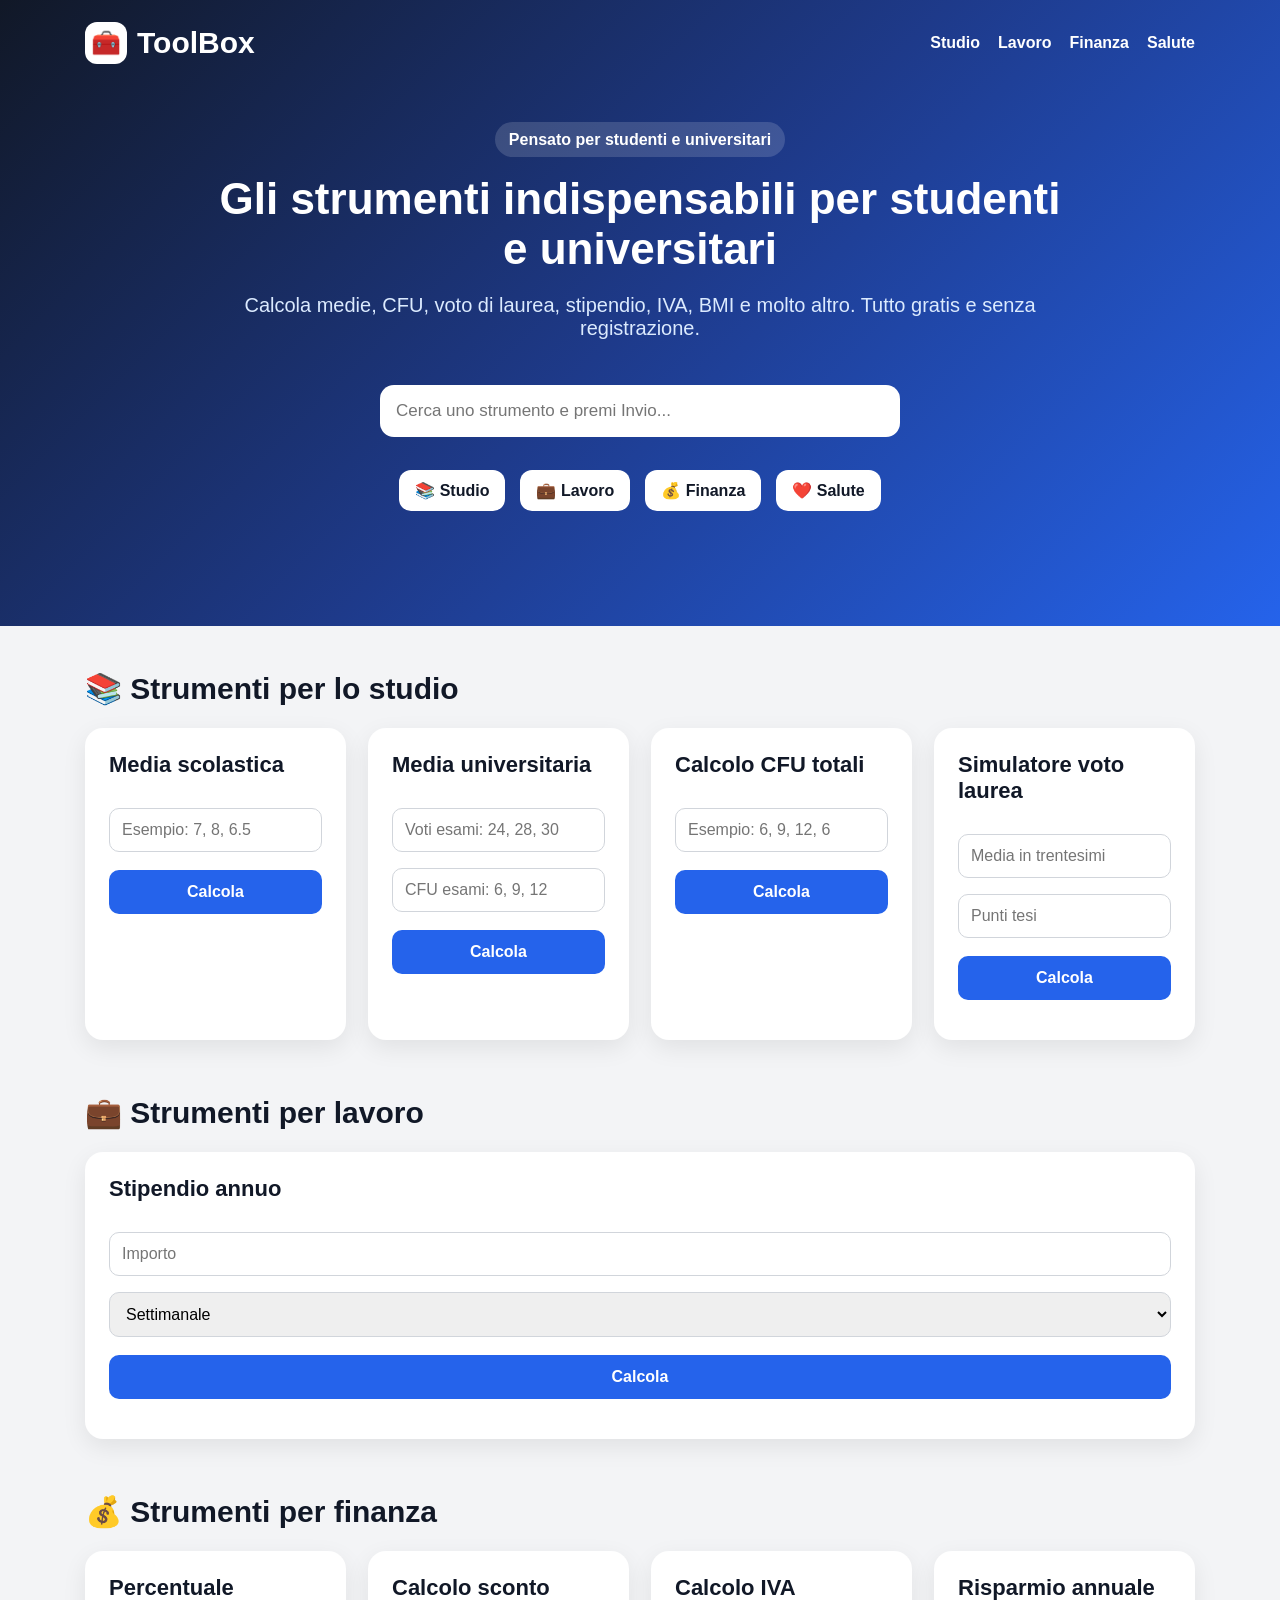
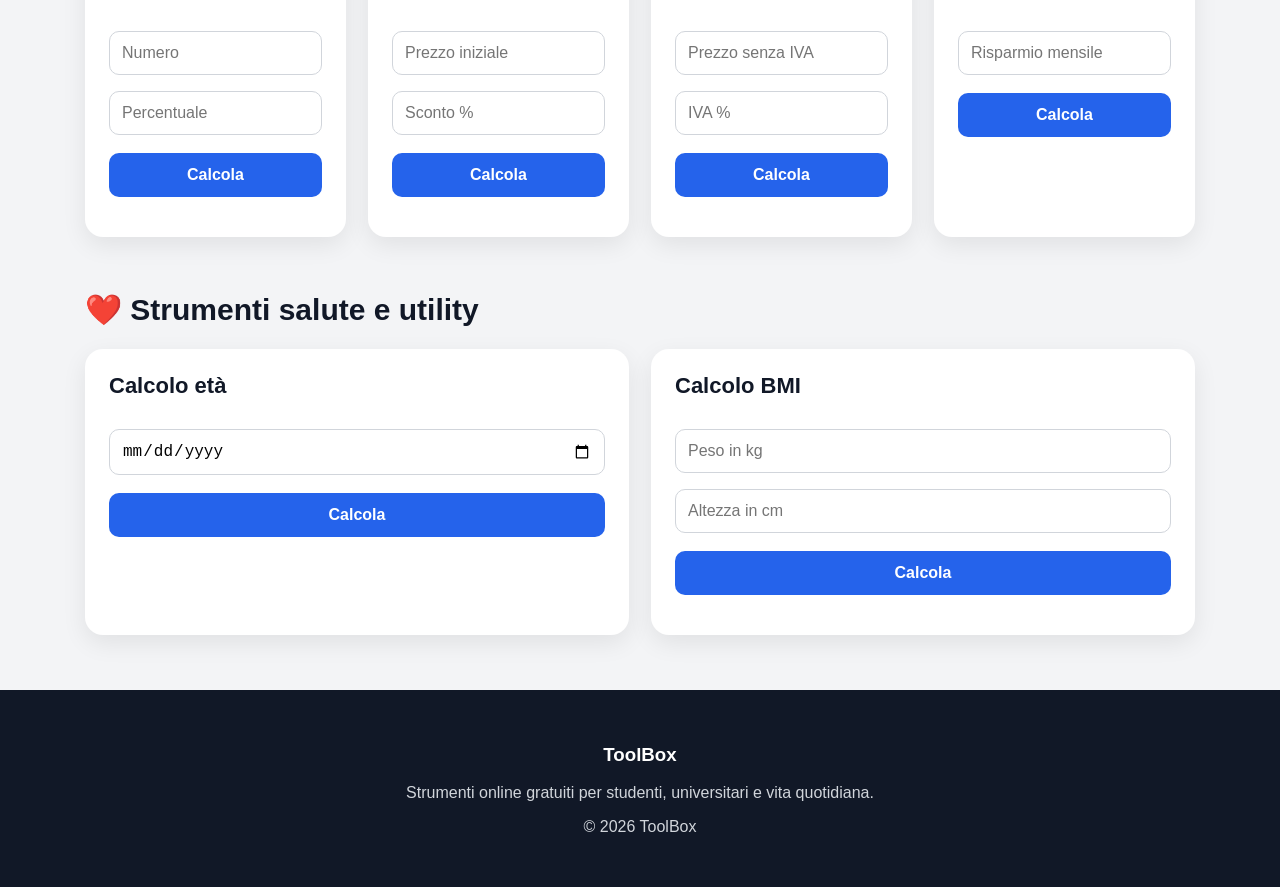
==== index.html @ 82396455 "Add files via upload" ====
<!DOCTYPE html>
<html lang="it">
<head>
  <meta charset="UTF-8">
  <meta name="viewport" content="width=device-width, initial-scale=1.0">
  <title>ToolBox Studenti - Strumenti online gratuiti</title>
  <link rel="stylesheet" href="style.css">
</head>
<body>

<header class="hero">
  <nav>
    <a href="#" class="logo">
      <span class="logo-icon">🧰</span>
      <span>ToolBox</span>
    </a>
    <div class="nav-links">
      <a href="#studio">Studio</a>
      <a href="#lavoro">Lavoro</a>
      <a href="#finanza">Finanza</a>
      <a href="#salute">Salute</a>
    </div>
  </nav>

  <div class="hero-content">
    <span class="badge">Pensato per studenti e universitari</span>
    <h2>Gli strumenti indispensabili per studenti e universitari</h2>
    <p>Calcola medie, CFU, voto di laurea, stipendio, IVA, BMI e molto altro. Tutto gratis e senza registrazione.</p>

    <input id="searchInput" type="text" placeholder="Cerca uno strumento e premi Invio...">

    <div class="stats">
      <a href="#studio">📚 Studio</a>
      <a href="#lavoro">💼 Lavoro</a>
      <a href="#finanza">💰 Finanza</a>
      <a href="#salute">❤️ Salute</a>
    </div>
  </div>
</header>

<main>

  <section class="category" id="studio">
    <h2>📚 Strumenti per lo studio</h2>

    <div class="grid">

      <section id="media-scolastica" class="tool-card" data-name="media scolastica scuola voti studio">
        <h3>Media scolastica</h3>
        <input id="voti" type="text" placeholder="Esempio: 7, 8, 6.5">
        <button onclick="calcolaMedia()">Calcola</button>
        <p id="risultatoMedia"></p>
      </section>

      <section id="media-universitaria" class="tool-card" data-name="media universitaria esami crediti cfu">
        <h3>Media universitaria</h3>
        <input id="votiUni" type="text" placeholder="Voti esami: 24, 28, 30">
        <input id="cfuUni" type="text" placeholder="CFU esami: 6, 9, 12">
        <button onclick="calcolaMediaUniversitaria()">Calcola</button>
        <p id="risultatoMediaUni"></p>
      </section>

      <section id="cfu" class="tool-card" data-name="cfu crediti università esami">
        <h3>Calcolo CFU totali</h3>
        <input id="listaCfu" type="text" placeholder="Esempio: 6, 9, 12, 6">
        <button onclick="calcolaCFU()">Calcola</button>
        <p id="risultatoCFU"></p>
      </section>

      <section id="voto-laurea" class="tool-card" data-name="voto laurea università media base">
        <h3>Simulatore voto laurea</h3>
        <input id="mediaLaurea" type="number" placeholder="Media in trentesimi">
        <input id="puntiTesi" type="number" placeholder="Punti tesi">
        <button onclick="calcolaVotoLaurea()">Calcola</button>
        <p id="risultatoLaurea"></p>
      </section>

    </div>
  </section>

  <section class="category" id="lavoro">
    <h2>💼 Strumenti per lavoro</h2>

    <div class="grid">

      <section id="stipendio-annuo" class="tool-card" data-name="stipendio annuo mensile settimanale lavoro">
        <h3>Stipendio annuo</h3>
        <input id="stipendio" type="number" placeholder="Importo">
        <select id="tipoStipendio">
          <option value="settimanale">Settimanale</option>
          <option value="mensile">Mensile</option>
        </select>
        <button onclick="calcolaStipendio()">Calcola</button>
        <p id="risultatoStipendio"></p>
      </section>

    </div>
  </section>

  <section class="category" id="finanza">
    <h2>💰 Strumenti per finanza</h2>

    <div class="grid">

      <section id="percentuale-tool" class="tool-card" data-name="percentuale calcolo matematica">
        <h3>Percentuale</h3>
        <input id="numero" type="number" placeholder="Numero">
        <input id="percentuale" type="number" placeholder="Percentuale">
        <button onclick="calcolaPercentuale()">Calcola</button>
        <p id="risultatoPercentuale"></p>
      </section>

      <section id="sconto-tool" class="tool-card" data-name="sconto prezzo offerte saldi">
        <h3>Calcolo sconto</h3>
        <input id="prezzo" type="number" placeholder="Prezzo iniziale">
        <input id="sconto" type="number" placeholder="Sconto %">
        <button onclick="calcolaSconto()">Calcola</button>
        <p id="risultatoSconto"></p>
      </section>

      <section id="iva" class="tool-card" data-name="iva tasse prezzo">
        <h3>Calcolo IVA</h3>
        <input id="prezzoIva" type="number" placeholder="Prezzo senza IVA">
        <input id="iva" type="number" placeholder="IVA %">
        <button onclick="calcolaIva()">Calcola</button>
        <p id="risultatoIva"></p>
      </section>

      <section id="risparmio-annuale" class="tool-card" data-name="risparmio mensile annuale soldi">
        <h3>Risparmio annuale</h3>
        <input id="risparmioMensile" type="number" placeholder="Risparmio mensile">
        <button onclick="calcolaRisparmio()">Calcola</button>
        <p id="risultatoRisparmio"></p>
      </section>

    </div>
  </section>

  <section class="category" id="salute">
    <h2>❤️ Strumenti salute e utility</h2>

    <div class="grid">

      <section id="eta" class="tool-card" data-name="eta anni data nascita compleanno">
        <h3>Calcolo età</h3>
        <input id="dataNascita" type="date">
        <button onclick="calcolaEta()">Calcola</button>
        <p id="risultatoEta"></p>
      </section>

      <section id="bmi" class="tool-card" data-name="bmi peso altezza salute">
        <h3>Calcolo BMI</h3>
        <input id="peso" type="number" placeholder="Peso in kg">
        <input id="altezza" type="number" placeholder="Altezza in cm">
        <button onclick="calcolaBMI()">Calcola</button>
        <p id="risultatoBMI"></p>
      </section>

    </div>
  </section>

</main>

<footer>
  <h3>ToolBox</h3>
  <p>Strumenti online gratuiti per studenti, universitari e vita quotidiana.</p>
  <p>© 2026 ToolBox</p>
</footer>

<script src="script.js"></script>
</body>
</html>
---- style.css ----
html {
  scroll-behavior: smooth;
}

* {
  box-sizing: border-box;
}

body {
  margin: 0;
  font-family: Arial, sans-serif;
  background: #f3f4f6;
  color: #111827;
}

.hero {
  background: linear-gradient(135deg, #111827, #1e3a8a, #2563eb);
  color: white;
  padding-bottom: 70px;
}

nav {
  max-width: 1150px;
  margin: auto;
  padding: 22px 20px;
  display: flex;
  justify-content: space-between;
  align-items: center;
}

.logo {
  display: flex;
  align-items: center;
  gap: 10px;
  color: white;
  text-decoration: none;
  font-size: 30px;
  font-weight: bold;
}

.logo-icon {
  background: white;
  color: #2563eb;
  width: 42px;
  height: 42px;
  border-radius: 12px;
  display: flex;
  align-items: center;
  justify-content: center;
  font-size: 24px;
}
.nav-links {
  display: flex;
  gap: 18px;
}

.nav-links a {
  color: white;
  text-decoration: none;
  font-weight: bold;
}

.hero-content {
  max-width: 900px;
  margin: auto;
  text-align: center;
  padding: 45px 20px;
}

.badge {
  background: rgba(255,255,255,0.15);
  padding: 9px 14px;
  border-radius: 999px;
  font-weight: bold;
}

.hero-content h2 {
  font-size: 44px;
  margin: 25px 0 15px;
}

.hero-content p {
  font-size: 20px;
  color: #dbeafe;
}

#searchInput {
  margin-top: 25px;
  width: 100%;
  max-width: 520px;
  padding: 16px;
  border-radius: 14px;
  border: none;
  font-size: 17px;
}

.stats {
  margin-top: 25px;
  display: flex;
  gap: 15px;
  justify-content: center;
  flex-wrap: wrap;
}

.stats a {
  background: white;
  color: #111827;
  padding: 11px 16px;
  border-radius: 12px;
  font-weight: bold;
  text-decoration: none;
  transition: 0.2s;
}

.stats a:hover {
  transform: translateY(-2px);
  background: #f3f4f6;
}

main {
  max-width: 1150px;
  margin: 45px auto;
  padding: 0 20px;
}

.category {
  margin-bottom: 55px;
}

.category h2 {
  font-size: 30px;
  margin-bottom: 22px;
}

.grid {
  display: grid;
  grid-template-columns: repeat(auto-fit, minmax(260px, 1fr));
  gap: 22px;
}

.tool-card {
  background: white;
  border-radius: 18px;
  padding: 24px;
  box-shadow: 0 8px 25px rgba(0,0,0,0.08);
  transition: 0.2s;
}

.tool-card:hover {
  transform: translateY(-4px);
}

.tool-card h3 {
  margin-top: 0;
  font-size: 22px;
}

input, select {
  width: 100%;
  padding: 12px;
  margin: 8px 0;
  border: 1px solid #d1d5db;
  border-radius: 10px;
  font-size: 16px;
}

button {
  width: 100%;
  margin-top: 10px;
  background: #2563eb;
  color: white;
  border: none;
  padding: 13px;
  border-radius: 10px;
  cursor: pointer;
  font-size: 16px;
  font-weight: bold;
}

button:hover {
  background: #1d4ed8;
}

.tool-card p {
  margin-bottom: 0;
  font-weight: bold;
  color: #1e40af;
}

footer {
  text-align: center;
  padding: 35px 20px;
  background: #111827;
  color: white;
}

footer p {
  color: #d1d5db;
}

@media (max-width: 700px) {
  nav {
    flex-direction: column;
    gap: 15px;
  }

  .nav-links {
    flex-wrap: wrap;
    justify-content: center;
  }

  .hero-content h2 {
    font-size: 32px;
  }

  .hero-content p {
    font-size: 17px;
  }
}
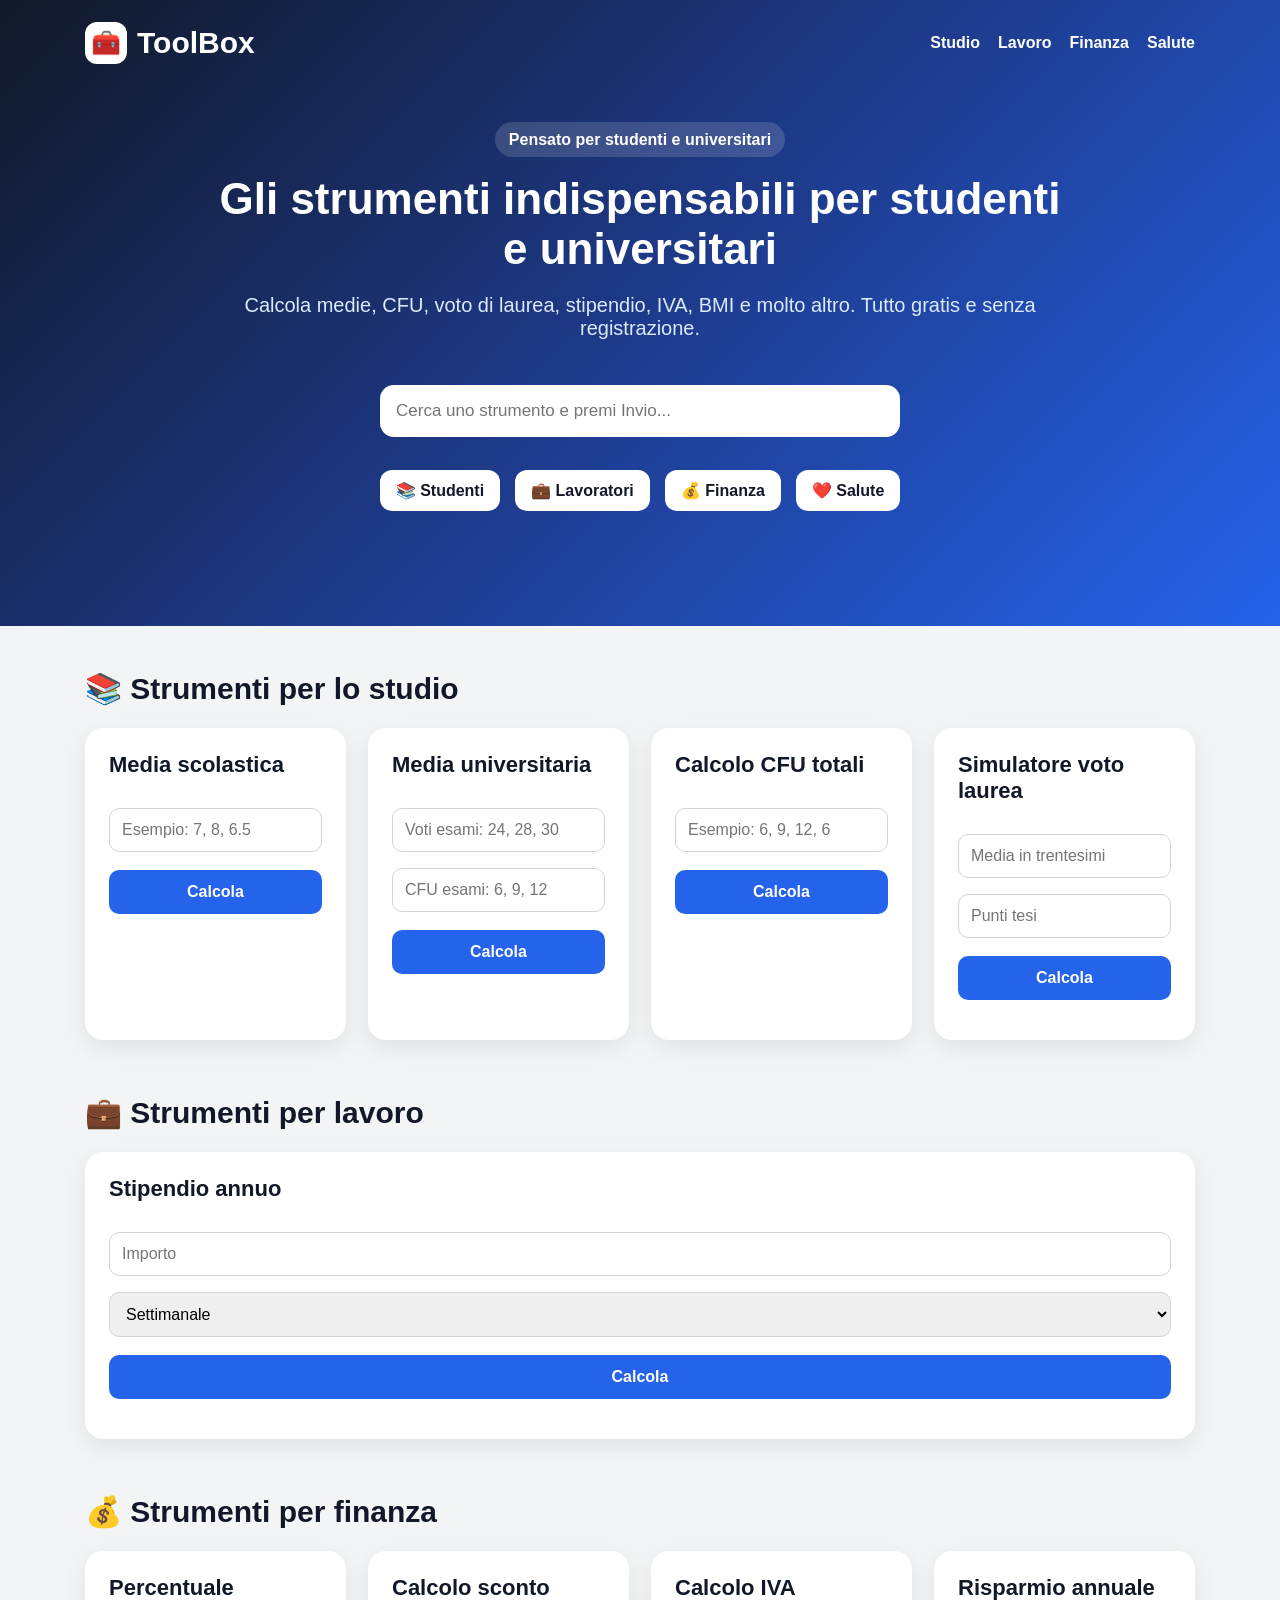
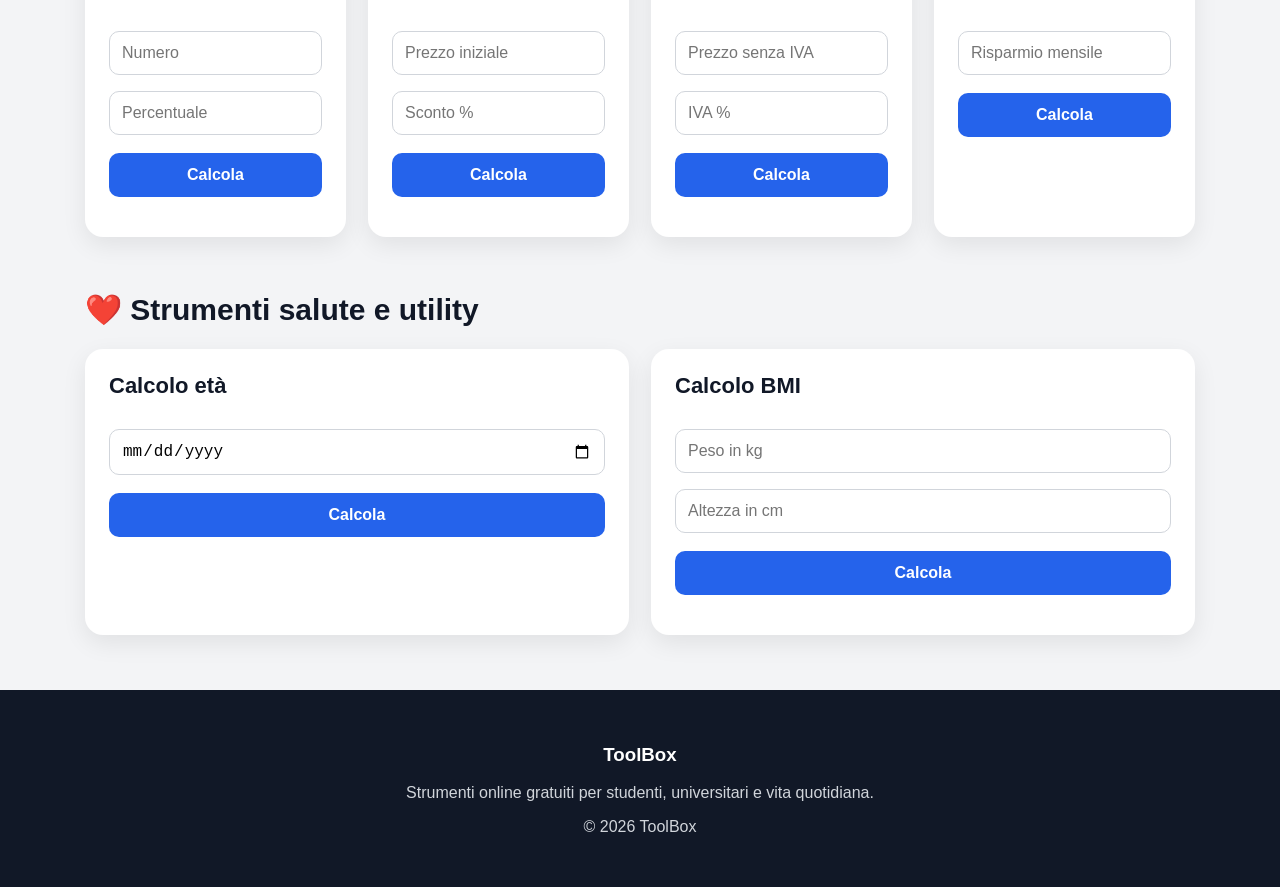
==== commit a88542ab: "v9 collegate le nuove pagine categoria" ====
--- a/index.html
+++ b/index.html
@@ -3,6 +3,7 @@
 <head>
   <meta charset="UTF-8">
   <meta name="viewport" content="width=device-width, initial-scale=1.0">
+  <link rel="icon" href="favicon.svg" type="image/svg+xml">
   <title>ToolBox Studenti - Strumenti online gratuiti</title>
   <link rel="stylesheet" href="style.css">
 </head>
@@ -30,12 +31,12 @@
     <input id="searchInput" type="text" placeholder="Cerca uno strumento e premi Invio...">
 
     <div class="stats">
-      <a href="#studio">📚 Studio</a>
-      <a href="#lavoro">💼 Lavoro</a>
-      <a href="#finanza">💰 Finanza</a>
-      <a href="#salute">❤️ Salute</a>
-    </div>
-  </div>
+      <a href="studenti.html">📚 Studenti</a>
+      <a href="lavoratori.html">💼 Lavoratori</a>
+      <a href="finanza.html">💰 Finanza</a>
+      <a href="salute.html">❤️ Salute</a>
+    </div>  
+</div>
 </header>
 
 <main>
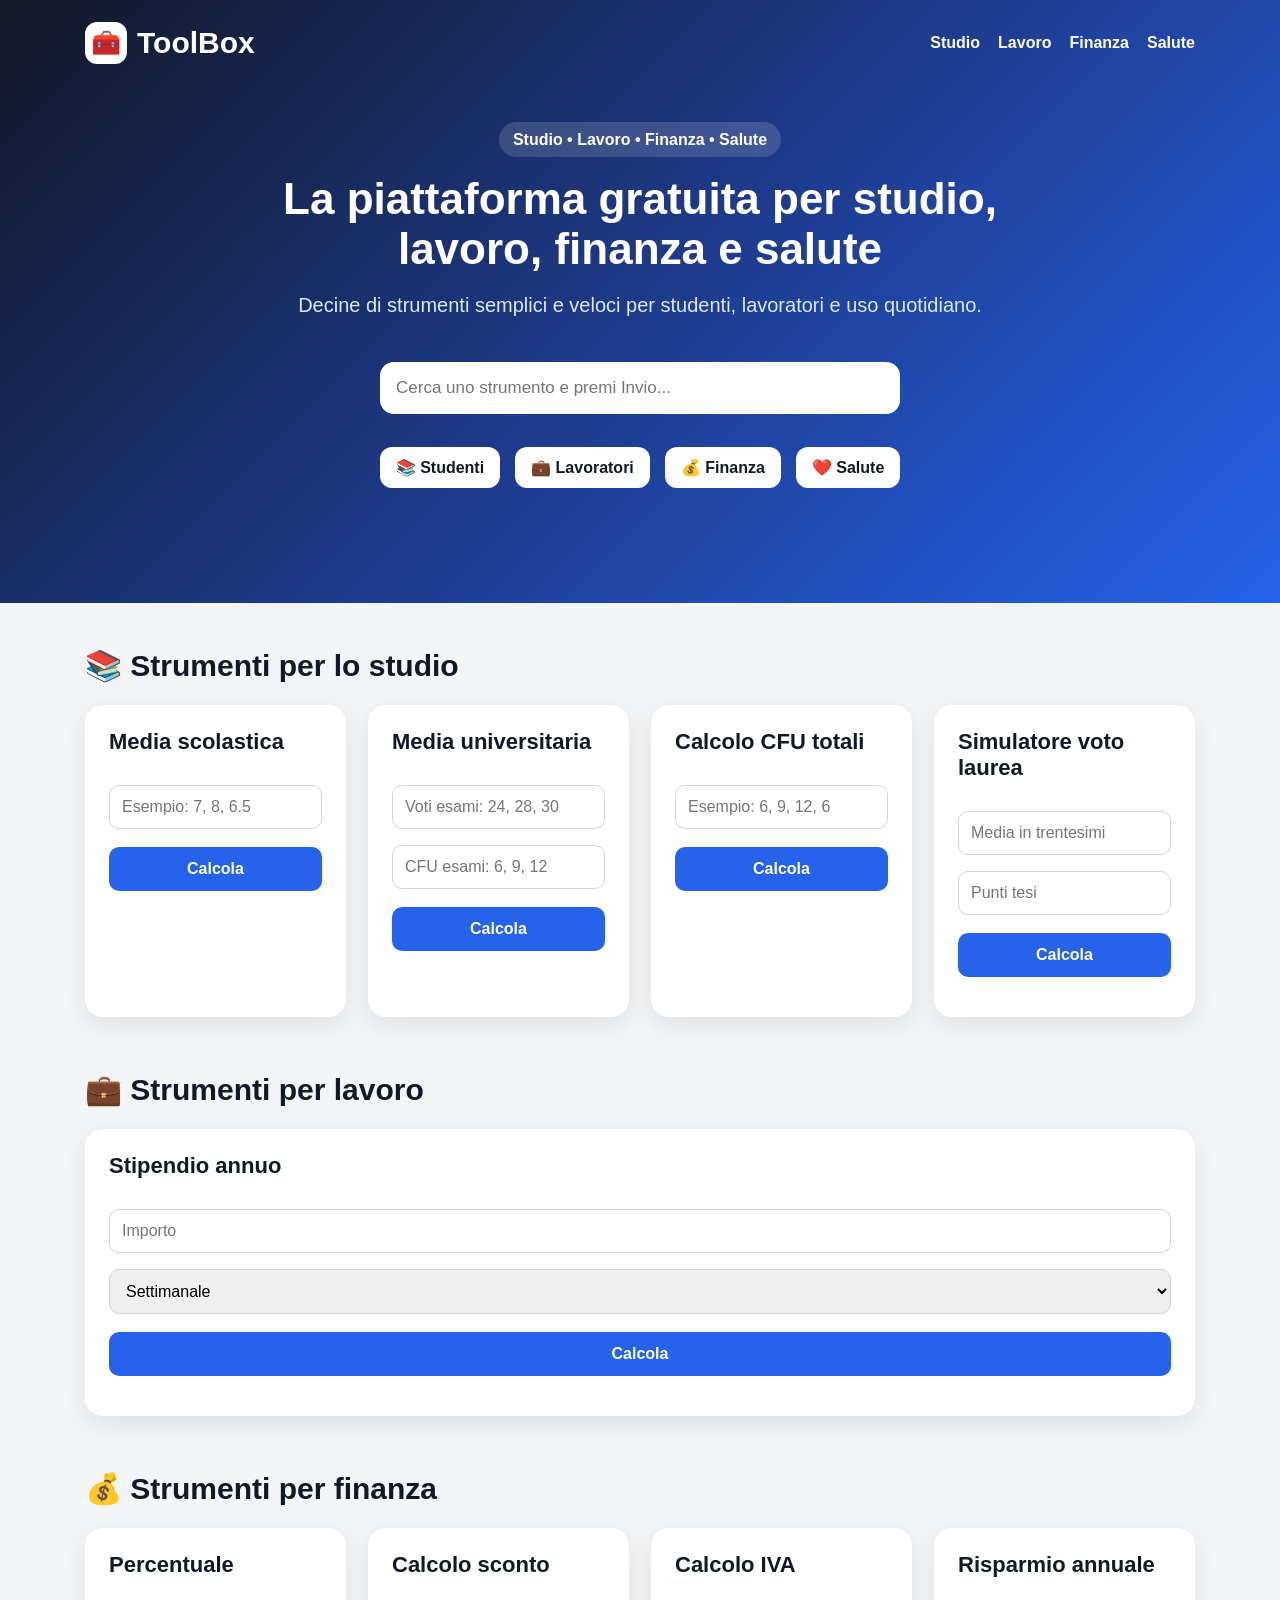
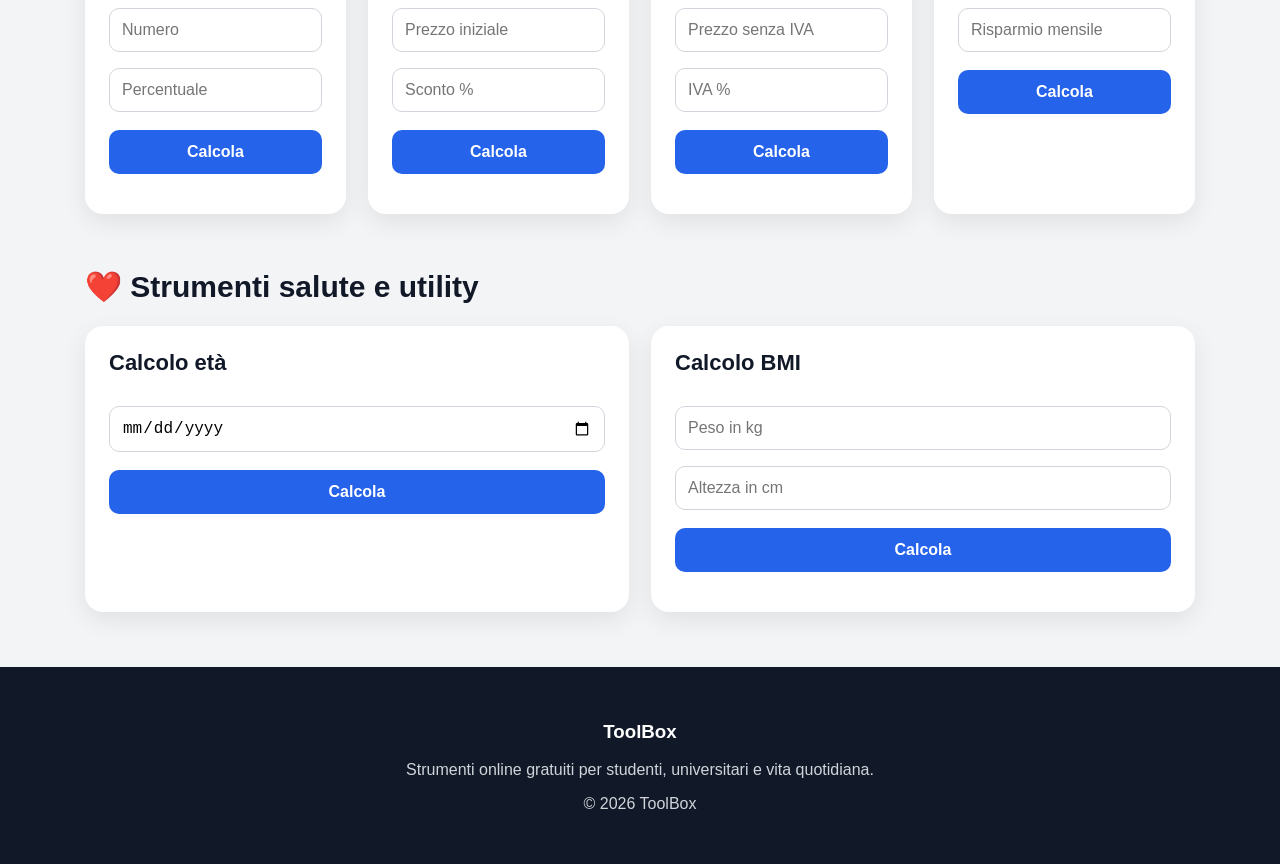
==== commit 041fe4c3: "Add files via upload" ====
--- a/index.html
+++ b/index.html
@@ -16,17 +16,17 @@
       <span>ToolBox</span>
     </a>
     <div class="nav-links">
-      <a href="#studio">Studio</a>
-      <a href="#lavoro">Lavoro</a>
-      <a href="#finanza">Finanza</a>
-      <a href="#salute">Salute</a>
+      <a href="studenti.html">Studio</a>
+      <a href="lavoro.html">Lavoro</a>
+      <a href="finanza.html">Finanza</a>
+      <a href="salute.html">Salute</a>
     </div>
   </nav>
 
   <div class="hero-content">
-    <span class="badge">Pensato per studenti e universitari</span>
-    <h2>Gli strumenti indispensabili per studenti e universitari</h2>
-    <p>Calcola medie, CFU, voto di laurea, stipendio, IVA, BMI e molto altro. Tutto gratis e senza registrazione.</p>
+    <span class="badge">Studio • Lavoro • Finanza • Salute</span>
+    <h2>La piattaforma gratuita per studio, lavoro, finanza e salute</h2>
+    <p>Decine di strumenti semplici e veloci per studenti, lavoratori e uso quotidiano.</p>
 
     <input id="searchInput" type="text" placeholder="Cerca uno strumento e premi Invio...">
 
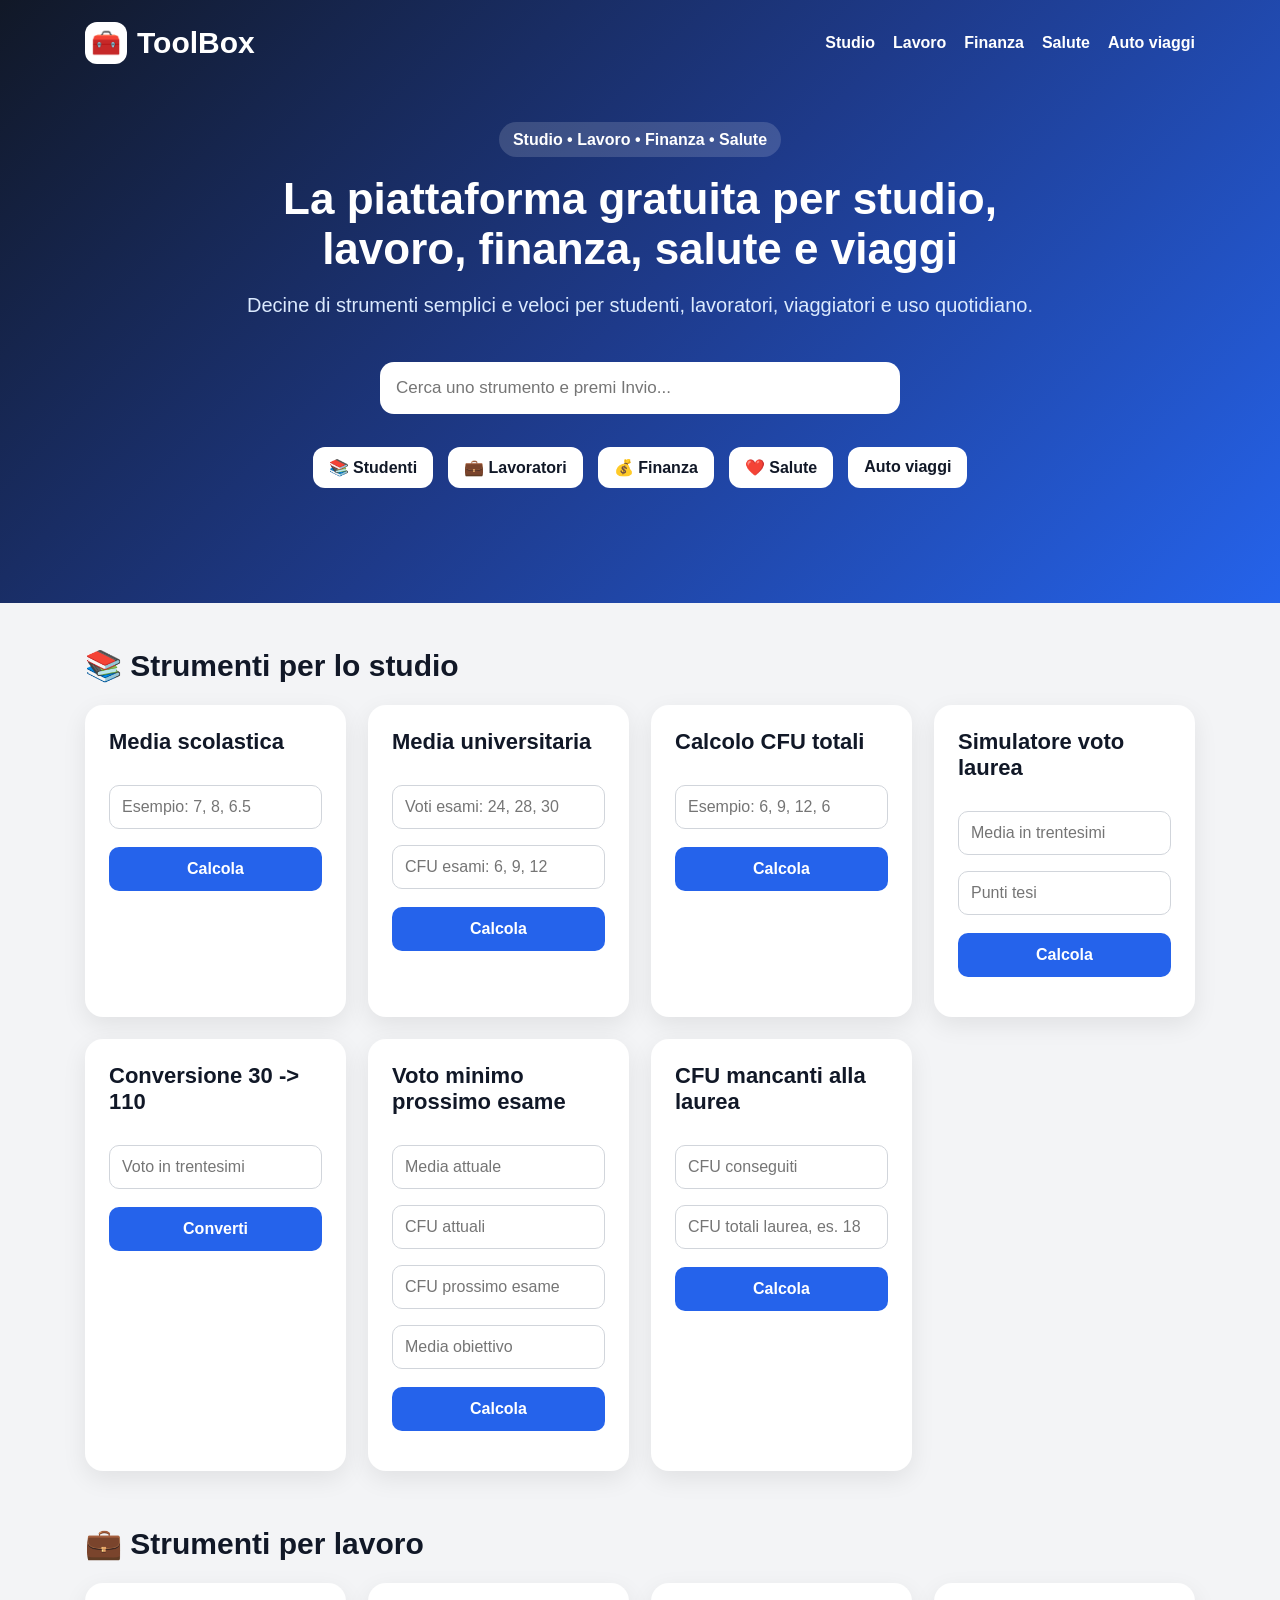
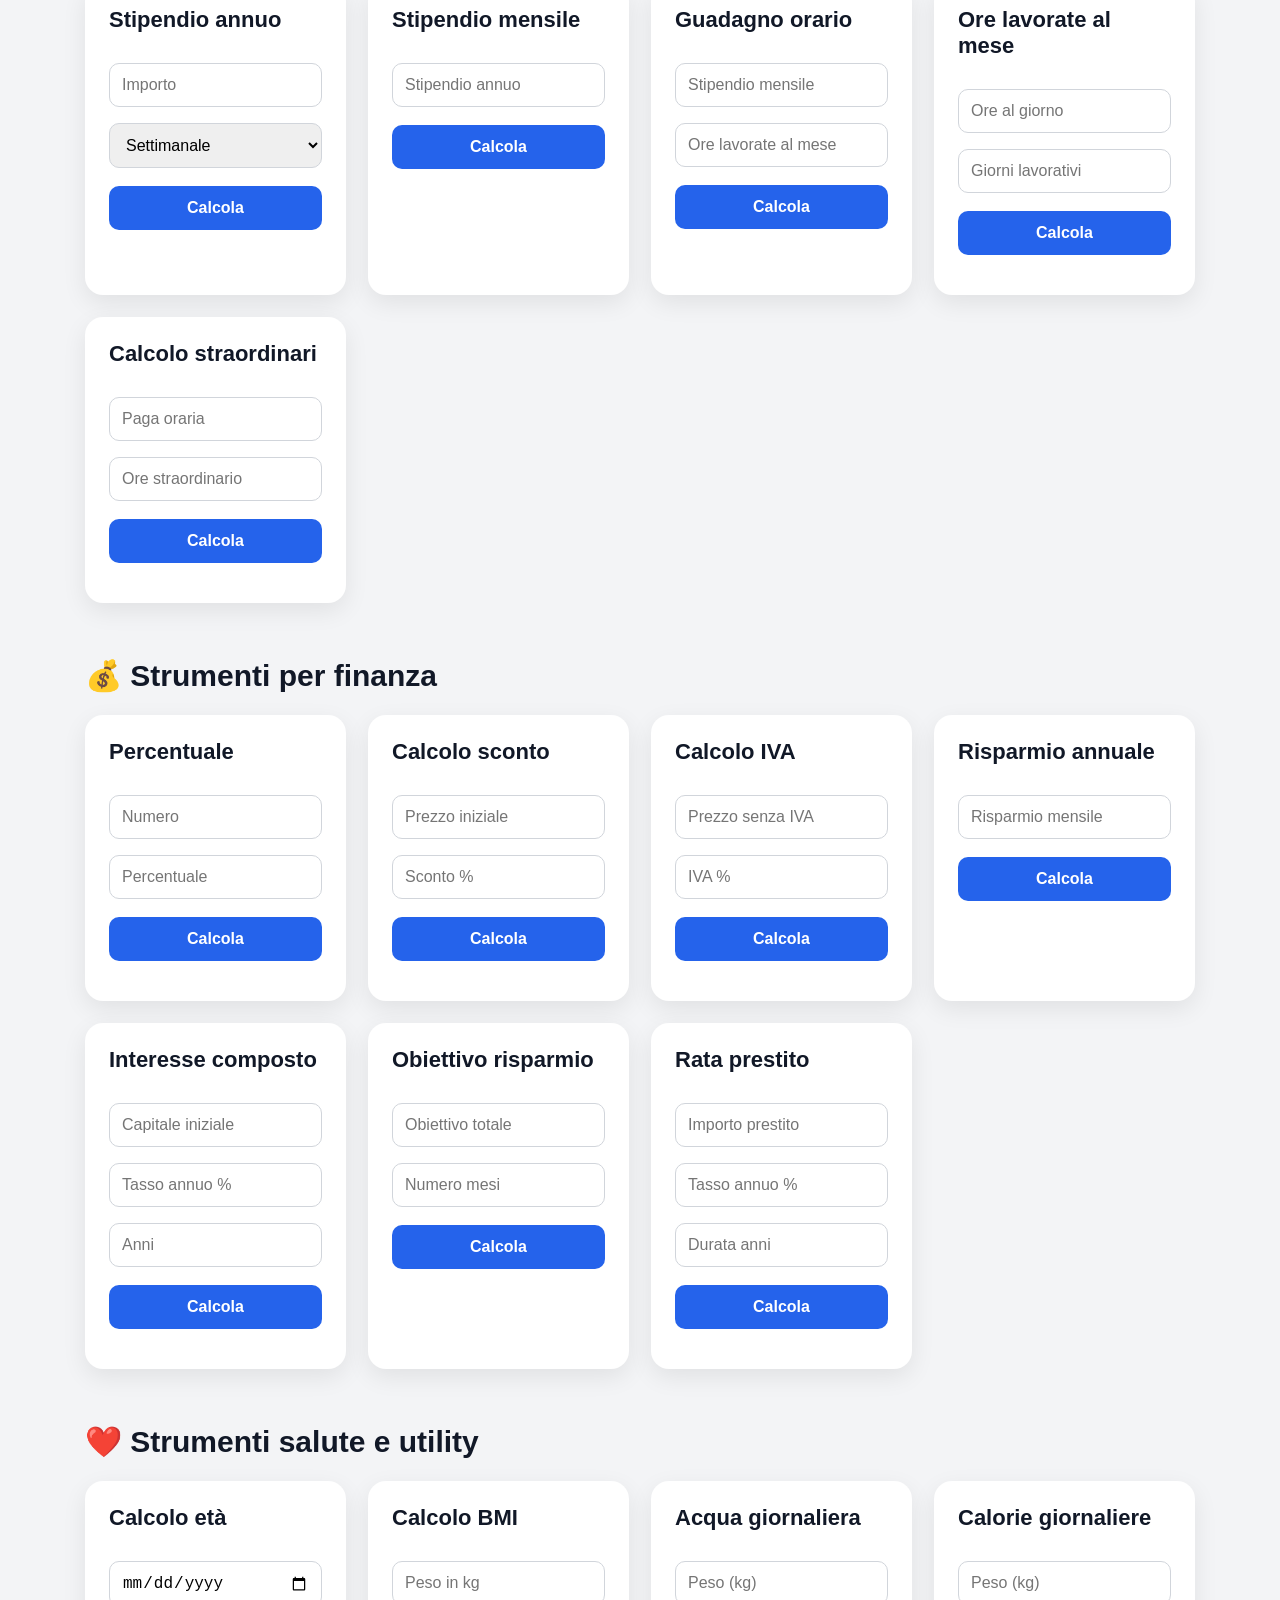
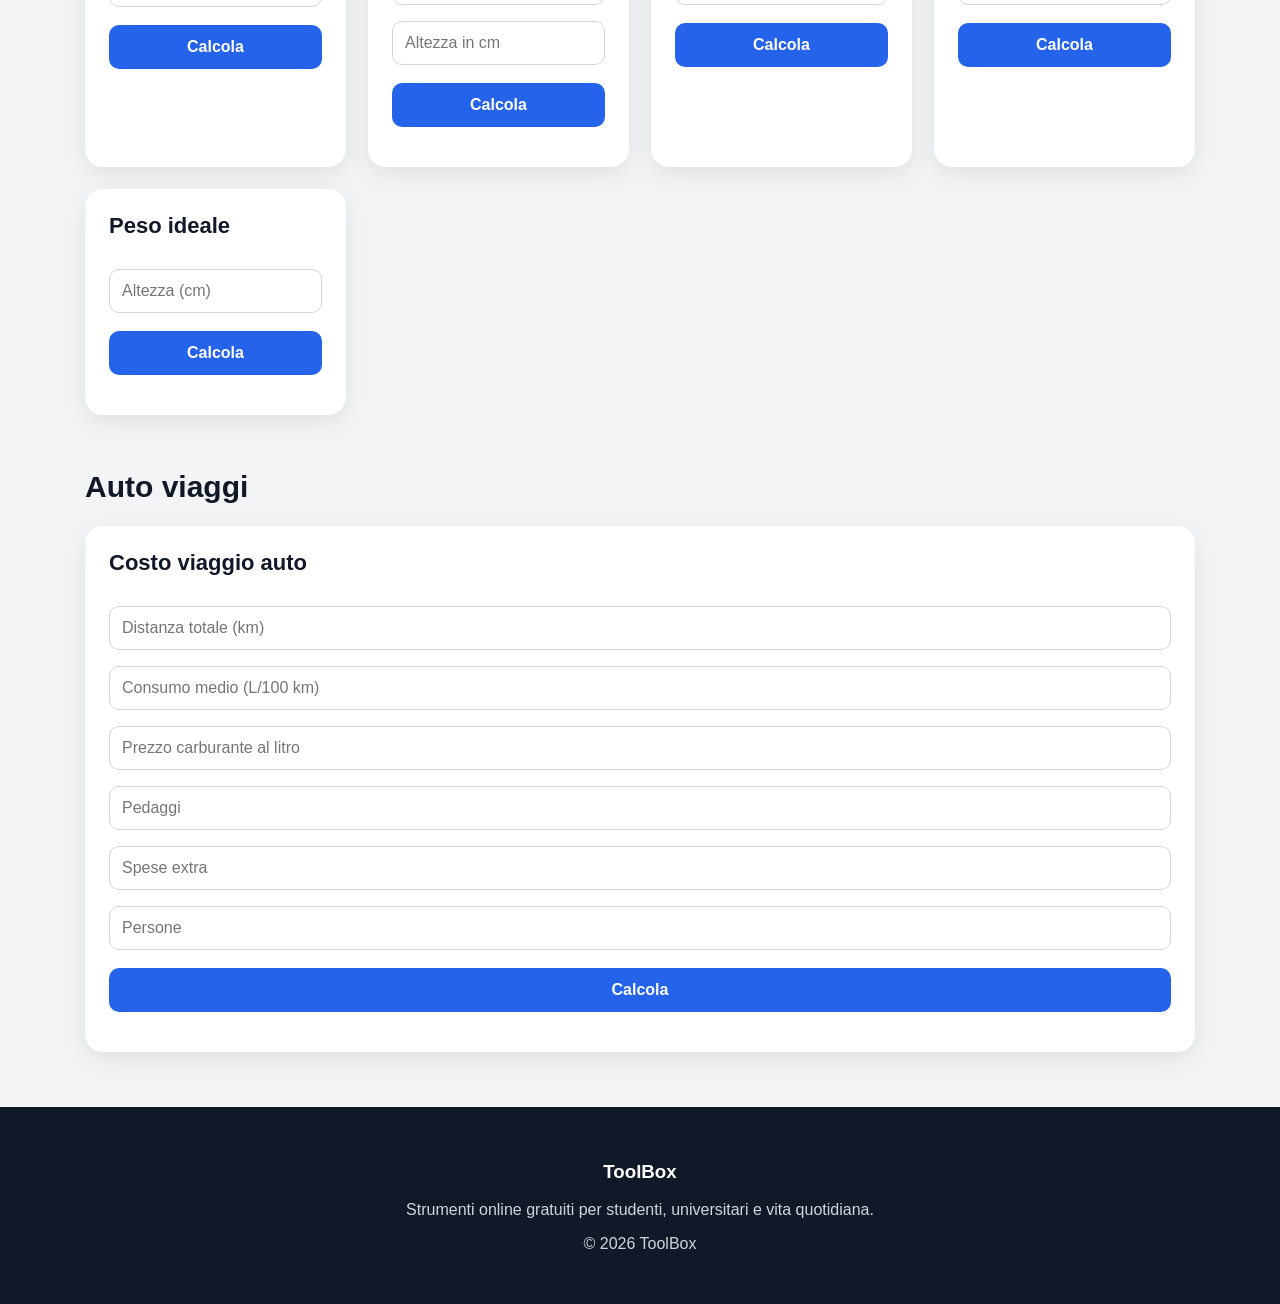
==== commit 74e3c675: "v15 aggiunta nuova categoria" ====
--- a/index.html
+++ b/index.html
@@ -4,6 +4,8 @@
   <meta charset="UTF-8">
   <meta name="viewport" content="width=device-width, initial-scale=1.0">
   <link rel="icon" href="favicon.svg" type="image/svg+xml">
+  <link rel="manifest" href="manifest.json">
+  <meta name="theme-color" content="#2563eb">
   <title>ToolBox Studenti - Strumenti online gratuiti</title>
   <link rel="stylesheet" href="style.css">
 </head>
@@ -17,16 +19,17 @@
     </a>
     <div class="nav-links">
       <a href="studenti.html">Studio</a>
-      <a href="lavoro.html">Lavoro</a>
-      <a href="finanza.html">Finanza</a>
-      <a href="salute.html">Salute</a>
-    </div>
+      <a href="lavoratori.html">Lavoro</a>
+      <a href="finanza.html">Finanza</a>
+      <a href="salute.html">Salute</a>
+      <a href="auto-viaggi.html">Auto viaggi</a>
+    </div>  
   </nav>
 
   <div class="hero-content">
     <span class="badge">Studio • Lavoro • Finanza • Salute</span>
-    <h2>La piattaforma gratuita per studio, lavoro, finanza e salute</h2>
-    <p>Decine di strumenti semplici e veloci per studenti, lavoratori e uso quotidiano.</p>
+    <h2>La piattaforma gratuita per studio, lavoro, finanza, salute e viaggi</h2>
+    <p>Decine di strumenti semplici e veloci per studenti, lavoratori, viaggiatori e uso quotidiano.</p>
 
     <input id="searchInput" type="text" placeholder="Cerca uno strumento e premi Invio...">
 
@@ -35,9 +38,10 @@
       <a href="lavoratori.html">💼 Lavoratori</a>
       <a href="finanza.html">💰 Finanza</a>
       <a href="salute.html">❤️ Salute</a>
-    </div>  
-</div>
-</header>
+      <a href="auto-viaggi.html">Auto viaggi</a>
+    </div>  
+</div>
+</header>
 
 <main>
 
@@ -72,10 +76,35 @@
         <h3>Simulatore voto laurea</h3>
         <input id="mediaLaurea" type="number" placeholder="Media in trentesimi">
         <input id="puntiTesi" type="number" placeholder="Punti tesi">
-        <button onclick="calcolaVotoLaurea()">Calcola</button>
-        <p id="risultatoLaurea"></p>
-      </section>
-
+        <button onclick="calcolaVotoLaurea()">Calcola</button>
+        <p id="risultatoLaurea"></p>
+      </section>
+
+      <section id="conversione-voto" class="tool-card" data-name="conversione voto trentesimi centodecimi 30 110">
+        <h3>Conversione 30 -> 110</h3>
+        <input id="votoTrentesimi" type="number" placeholder="Voto in trentesimi">
+        <button onclick="convertiTrentaCentodieci()">Converti</button>
+        <p id="risultatoConversioneVoto"></p>
+      </section>
+
+      <section id="voto-minimo" class="tool-card" data-name="voto minimo prossimo esame media obiettivo universita">
+        <h3>Voto minimo prossimo esame</h3>
+        <input id="mediaAttuale" type="number" placeholder="Media attuale">
+        <input id="cfuAttuali" type="number" placeholder="CFU attuali">
+        <input id="cfuProssimo" type="number" placeholder="CFU prossimo esame">
+        <input id="mediaObiettivo" type="number" placeholder="Media obiettivo">
+        <button onclick="calcolaVotoMinimo()">Calcola</button>
+        <p id="risultatoVotoMinimo"></p>
+      </section>
+
+      <section id="cfu-mancanti" class="tool-card" data-name="cfu mancanti laurea universita crediti esami">
+        <h3>CFU mancanti alla laurea</h3>
+        <input id="cfuConseguiti" type="number" placeholder="CFU conseguiti">
+        <input id="cfuTotaliLaurea" type="number" placeholder="CFU totali laurea, es. 180">
+        <button onclick="calcolaCFUMancanti()">Calcola</button>
+        <p id="risultatoCFUMancanti"></p>
+      </section>
+
     </div>
   </section>
 
@@ -91,10 +120,41 @@
           <option value="settimanale">Settimanale</option>
           <option value="mensile">Mensile</option>
         </select>
-        <button onclick="calcolaStipendio()">Calcola</button>
-        <p id="risultatoStipendio"></p>
-      </section>
-
+        <button onclick="calcolaStipendio()">Calcola</button>
+        <p id="risultatoStipendio"></p>
+      </section>
+
+      <section id="stipendio-mensile" class="tool-card" data-name="stipendio mensile">
+        <h3>Stipendio mensile</h3>
+        <input id="stipendioAnnuo" type="number" placeholder="Stipendio annuo">
+        <button onclick="calcolaMensile()">Calcola</button>
+        <p id="risultatoMensile"></p>
+      </section>
+
+      <section id="guadagno-orario" class="tool-card" data-name="guadagno orario">
+        <h3>Guadagno orario</h3>
+        <input id="stipendioMensile" type="number" placeholder="Stipendio mensile">
+        <input id="oreMensili" type="number" placeholder="Ore lavorate al mese">
+        <button onclick="calcolaGuadagnoOrario()">Calcola</button>
+        <p id="risultatoOrario"></p>
+      </section>
+
+      <section id="ore-mese" class="tool-card" data-name="ore lavorate">
+        <h3>Ore lavorate al mese</h3>
+        <input id="oreGiornaliere" type="number" placeholder="Ore al giorno">
+        <input id="giorniLavorativi" type="number" placeholder="Giorni lavorativi">
+        <button onclick="calcolaOreMese()">Calcola</button>
+        <p id="risultatoOreMese"></p>
+      </section>
+
+      <section id="straordinari" class="tool-card" data-name="straordinari">
+        <h3>Calcolo straordinari</h3>
+        <input id="pagaOraria" type="number" placeholder="Paga oraria">
+        <input id="oreExtra" type="number" placeholder="Ore straordinario">
+        <button onclick="calcolaStraordinario()">Calcola</button>
+        <p id="risultatoStraordinario"></p>
+      </section>
+
     </div>
   </section>
 
@@ -130,10 +190,36 @@
       <section id="risparmio-annuale" class="tool-card" data-name="risparmio mensile annuale soldi">
         <h3>Risparmio annuale</h3>
         <input id="risparmioMensile" type="number" placeholder="Risparmio mensile">
-        <button onclick="calcolaRisparmio()">Calcola</button>
-        <p id="risultatoRisparmio"></p>
-      </section>
-
+        <button onclick="calcolaRisparmio()">Calcola</button>
+        <p id="risultatoRisparmio"></p>
+      </section>
+
+      <section id="interesse-composto" class="tool-card" data-name="interesse composto investimento capitale rendimento">
+        <h3>Interesse composto</h3>
+        <input id="capitaleIniziale" type="number" placeholder="Capitale iniziale">
+        <input id="tassoInteresse" type="number" placeholder="Tasso annuo %">
+        <input id="anniInvestimento" type="number" placeholder="Anni">
+        <button onclick="calcolaInteresseComposto()">Calcola</button>
+        <p id="risultatoInteresseComposto"></p>
+      </section>
+
+      <section id="obiettivo-risparmio" class="tool-card" data-name="obiettivo risparmio soldi mensile">
+        <h3>Obiettivo risparmio</h3>
+        <input id="obiettivoRisparmio" type="number" placeholder="Obiettivo totale">
+        <input id="mesiRisparmio" type="number" placeholder="Numero mesi">
+        <button onclick="calcolaObiettivoRisparmio()">Calcola</button>
+        <p id="risultatoObiettivoRisparmio"></p>
+      </section>
+
+      <section id="rata-prestito" class="tool-card" data-name="prestito rata mensile finanziamento">
+        <h3>Rata prestito</h3>
+        <input id="importoPrestito" type="number" placeholder="Importo prestito">
+        <input id="tassoPrestito" type="number" placeholder="Tasso annuo %">
+        <input id="anniPrestito" type="number" placeholder="Durata anni">
+        <button onclick="calcolaRataPrestito()">Calcola</button>
+        <p id="risultatoRataPrestito"></p>
+      </section>
+
     </div>
   </section>
 
@@ -153,14 +239,55 @@
         <h3>Calcolo BMI</h3>
         <input id="peso" type="number" placeholder="Peso in kg">
         <input id="altezza" type="number" placeholder="Altezza in cm">
-        <button onclick="calcolaBMI()">Calcola</button>
-        <p id="risultatoBMI"></p>
-      </section>
-
+        <button onclick="calcolaBMI()">Calcola</button>
+        <p id="risultatoBMI"></p>
+      </section>
+
+      <section id="acqua-giornaliera" class="tool-card" data-name="acqua giornaliera peso litri salute">
+        <h3>Acqua giornaliera</h3>
+        <input id="pesoAcqua" type="number" placeholder="Peso (kg)">
+        <button onclick="calcolaAcqua()">Calcola</button>
+        <p id="risultatoAcqua"></p>
+      </section>
+
+      <section id="calorie-giornaliere" class="tool-card" data-name="calorie giornaliere peso fabbisogno salute">
+        <h3>Calorie giornaliere</h3>
+        <input id="pesoCalorie" type="number" placeholder="Peso (kg)">
+        <button onclick="calcolaCalorie()">Calcola</button>
+        <p id="risultatoCalorie"></p>
+      </section>
+
+      <section id="peso-ideale" class="tool-card" data-name="peso ideale altezza salute">
+        <h3>Peso ideale</h3>
+        <input id="altezzaIdeale" type="number" placeholder="Altezza (cm)">
+        <button onclick="calcolaPesoIdeale()">Calcola</button>
+        <p id="risultatoPesoIdeale"></p>
+      </section>
+
     </div>
   </section>
 
-</main>
+  <section class="category" id="auto-viaggi">
+    <h2>Auto viaggi</h2>
+
+    <div class="grid">
+
+      <section id="costo-viaggio-auto" class="tool-card" data-name="auto viaggi carburante pedaggi consumo benzina diesel spese viaggio">
+        <h3>Costo viaggio auto</h3>
+        <input id="distanzaViaggio" type="number" placeholder="Distanza totale (km)">
+        <input id="consumoAuto" type="number" placeholder="Consumo medio (L/100 km)">
+        <input id="prezzoCarburante" type="number" placeholder="Prezzo carburante al litro">
+        <input id="pedaggiViaggio" type="number" placeholder="Pedaggi">
+        <input id="speseExtraViaggio" type="number" placeholder="Spese extra">
+        <input id="personeViaggio" type="number" placeholder="Persone">
+        <button onclick="calcolaCostoViaggioAuto()">Calcola</button>
+        <p id="risultatoCostoViaggioAuto"></p>
+      </section>
+
+    </div>
+  </section>
+
+</main>
 
 <footer>
   <h3>ToolBox</h3>
@@ -170,4 +297,4 @@
 
 <script src="script.js"></script>
 </body>
-</html>+</html>
